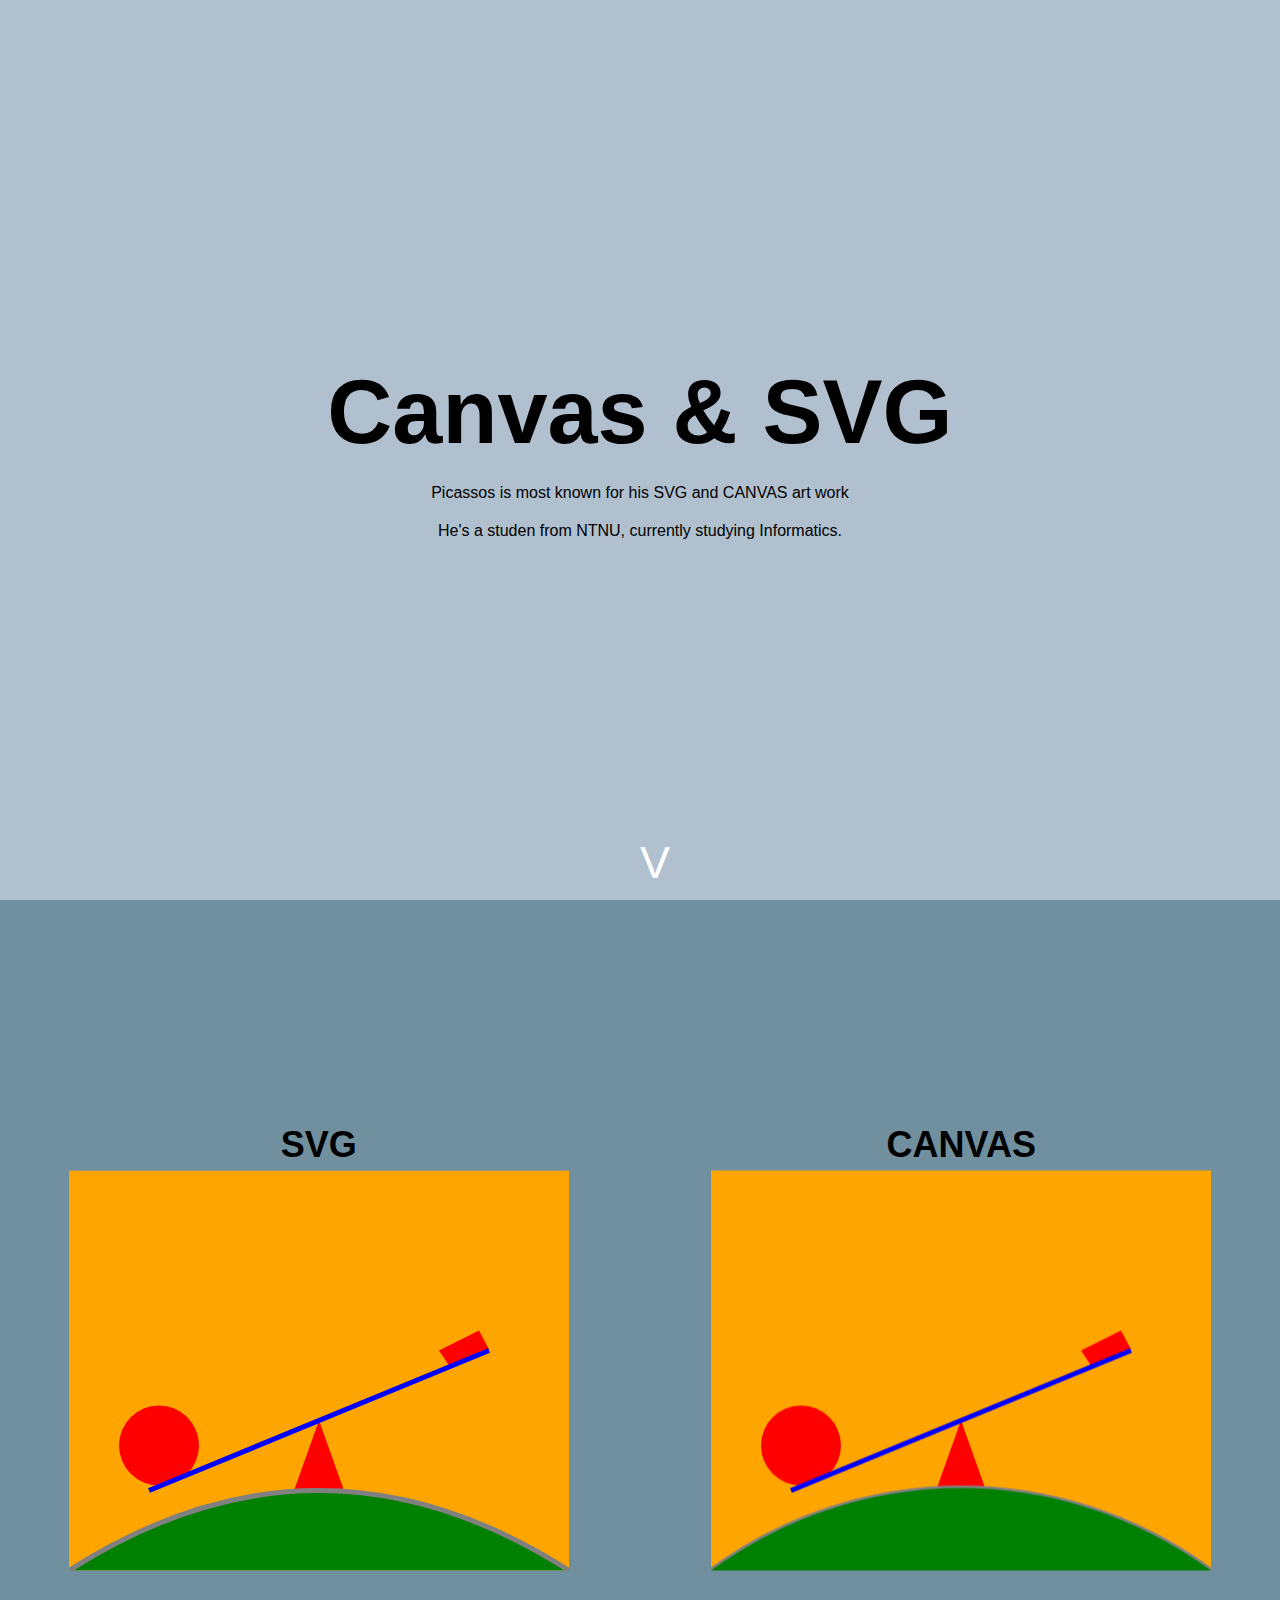
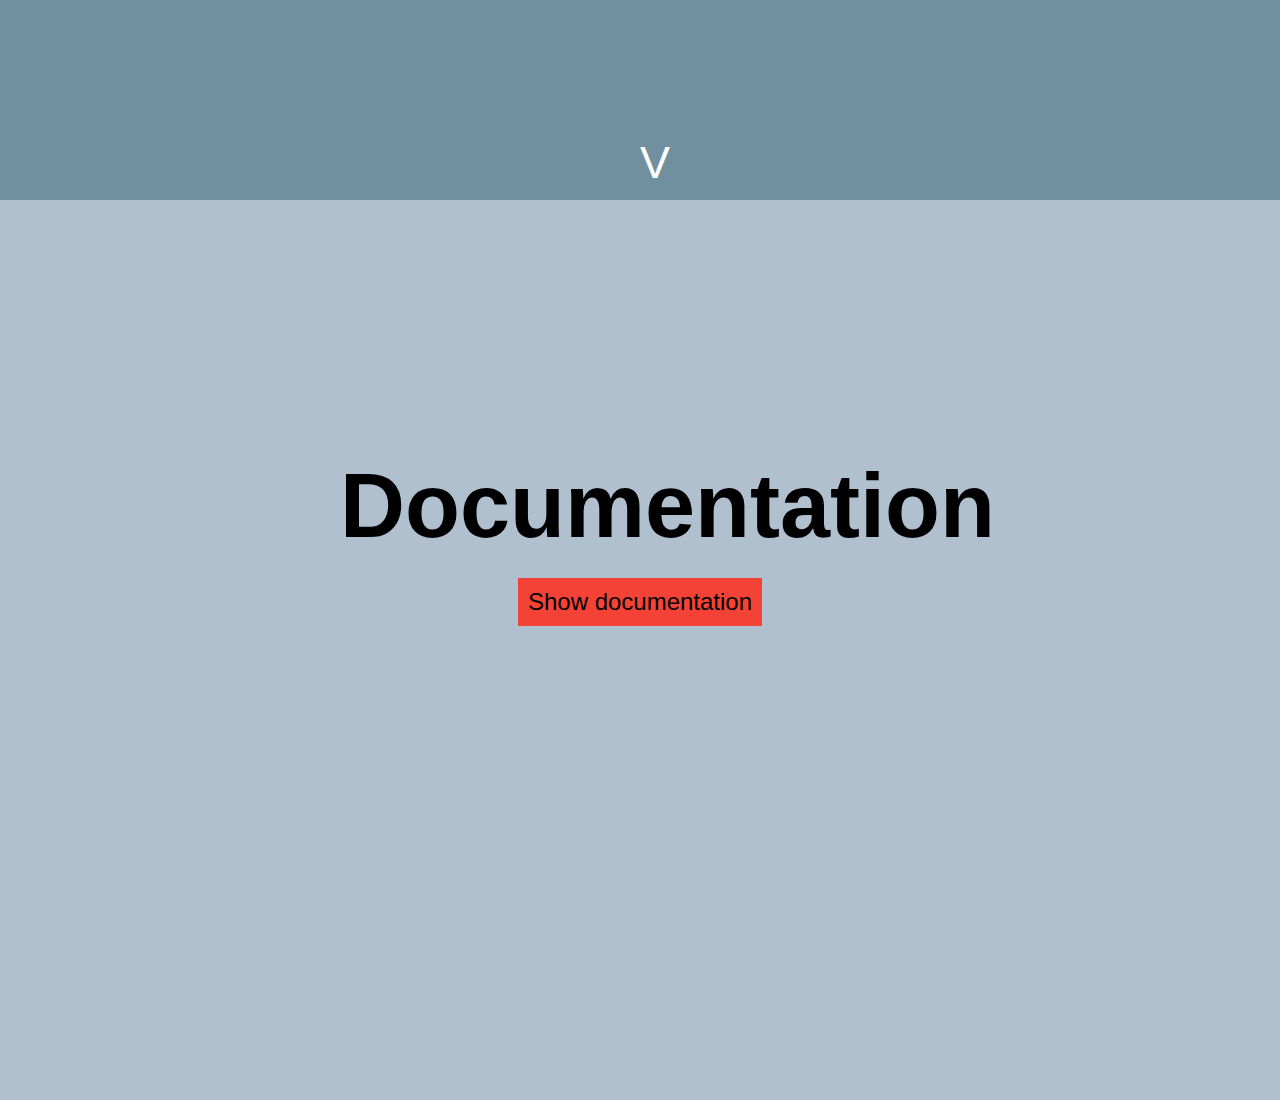
==== Project 1/index.html @ 03f450f0 "rough version" ====
<!DOCTYPE html>
<html>
<head>
    <link rel="stylesheet" type="text/css" href="main.css">
    <!--<script src="https://code.jquery.com/jquery-3.4.1.min.js"></script>-->
    <script src="jquery-3.4.1.min.js"></script>
</head>
<body>
    <header class="head">
        <div class="container">
            <h1>Canvas & SVG </h1>
            <p>Picassos is most known for his SVG and CANVAS art work</p>
            <p>He's a studen from NTNU, currently studying Informatics.</p>
        </div>
        <a class="pointer" href="#art">V</a>
    </header>
    <div class="page1" id="art">
        <div class="grid-container">
            <div class="item1">
                <h2>SVG</h2>
            </div>
            <div class="item2">
                <h2>CANVAS</h2>
            </div>
            <div class="item3">
                <svg class="down" width="500" height="400">
                    <rect width="500" height="400" fill="orange"></rect>
                    <polygon points="225,320 275,320 250,250" fill="red"></polygon>
                    <circle cx="90" cy="275" r="40" fill="red"></circle>
                    <polygon id="cube" points="380,195 420,179 410,160 370,180" fill="red"></polygon>
                    <line x1="80" y1="320" x2="420" y2="180" stroke="blue" stroke-width="5"></line>
                    <path d="M 0 400 q 250 -160 500 0" stroke="gray" stroke-width="5" fill="green"/>
                </svg>
            </div>
            <div class="item4">
                <canvas class="down" id="picasso" width="500" height="400" style="background-color:orange; "></canvas>
            </div>
        </div>
        <a class="pointer" href="#documentation">V</a>
    </div>
    <div class="page2">
        <div class="documentation" id="documentation">
            <h1>Documentation</h1>
            <button>Show documentation</button>
            <p class="docs">
                    Made using jQuery, css, html, js. In order to 
                    make it i have used many hrs and worked hard and long.
                    
                    Made using jQuery, css, html, js. In order to 
                    make it i have used many hrs and worked hard and long.
                    
                    Made using jQuery, css, html, js. In order to 
                    make it i have used many hrs and worked hard and long.
                    
                    Made using jQuery, css, html, js. In order to 
                    make it i have used many hrs and worked hard and long.
                    
                    Made using jQuery, css, html, js. In order to 
                    make it i have used many hrs and worked hard and long.
                    
                    Made using jQuery, css, html, js. In order to 
                    make it i have used many hrs and worked hard and long.
                </p>
        </div>
     
    </div>
    <script src="main.js"></script>
</body>
</html>


<!--jquery-3.4.1.min.js-->
---- Project 1/main.css ----
* { 
    margin: 0; 
    font-family:sans-serif;
    padding: 0;
    scroll-behavior: smooth;
}


.head{
    height: 100vh;
    /*background-color: #ff6f61ff;*/ 
    BACKGROUND-COLOR:#B0C0CF;

    position: relative; 
}



.container{
    margin: 0;
    position: absolute;
    top: 50%;
    left: 50%;
    -ms-transform: translate(-50%, -50%);
    transform: translate(-50%, -50%);
    text-align: center;
    width: 100%;
}

h1 {
    font-size: 10vh;
    padding: 0; 
    margin: 0; 
}

.pointer {
    position:absolute;
    top: 93%;
    left: 50%;
    font-size: 5vh; 
    padding: 0;
    margin: 0;
    text-decoration: none;
    color: white;
    animation-name: bobb;
    animation-duration: 4s;
    animation-iteration-count: infinite;
}



@keyframes bobb{
    0%   {color:orange; top:88%;}
  25%  {color:yellow; top: 93%;}
  50%  {color:blue; top:88%;}
  75%  {color:green; top:93%;}
  100% {color:red; top:88%;}
}
.container > h1, .container > p{
    text-align: auto; 
    padding: 10px;
    margin: 0;  
}

.page1{
    height: 100vh;
    /* background-color: #963cbdff;/ */
    /*background-color: rgb(32, 35, 48);*/
    /*background-color: #632330;*/
    background-color: #7090A0;

   
    position: relative; 

}

.page2{
    height: 100vh;
    /*background-color:#FEAE51FF; */
    background-color: #B0C0CF;
    position: relative; 
}


.item1 { grid-area: title1}
.item2 { grid-area: title2}
.item3 { grid-area: svg}
.item4 { grid-area: canvas}


.grid-container{
    display: grid; 
    grid-template-areas: 'title1  title2 '
    'svg canvas';
    grid-template-rows: auto 1fr; 
    grid-template-columns: fill;
    grid-gap: 5px;
    top: 50%; 
    position: relative; 
    transform: translate(0, -50%);
}

.grid-container > div {  
    font-size: 150%; 
    text-align: center;
}
 
  
/*
.grid-container > div:nth-child(3){
    text-align: right;
}

.grid-container > div:nth-child(4){
    text-align: left; 
}
*/
.docs {
    display: none;
}

button {
    background-color: #f44336;
    padding: 10px; 
    font-size: 150%;
    border: none; 
}

button:focus{
    border: 1px solid #963cbdff;
}



.documentation{
    position: relative; 
    text-align: center;
    top: 25%; 
    left: 50%; 
    transform: translate(-50%, 0);
    padding: 10px; 
    width: 50%;
}

.documentation > h1 {padding: 20px; }

.documentation > p {
    padding: 20px;
    line-height: 150%; 
    font-size: 120%;
    position: relative; 
}
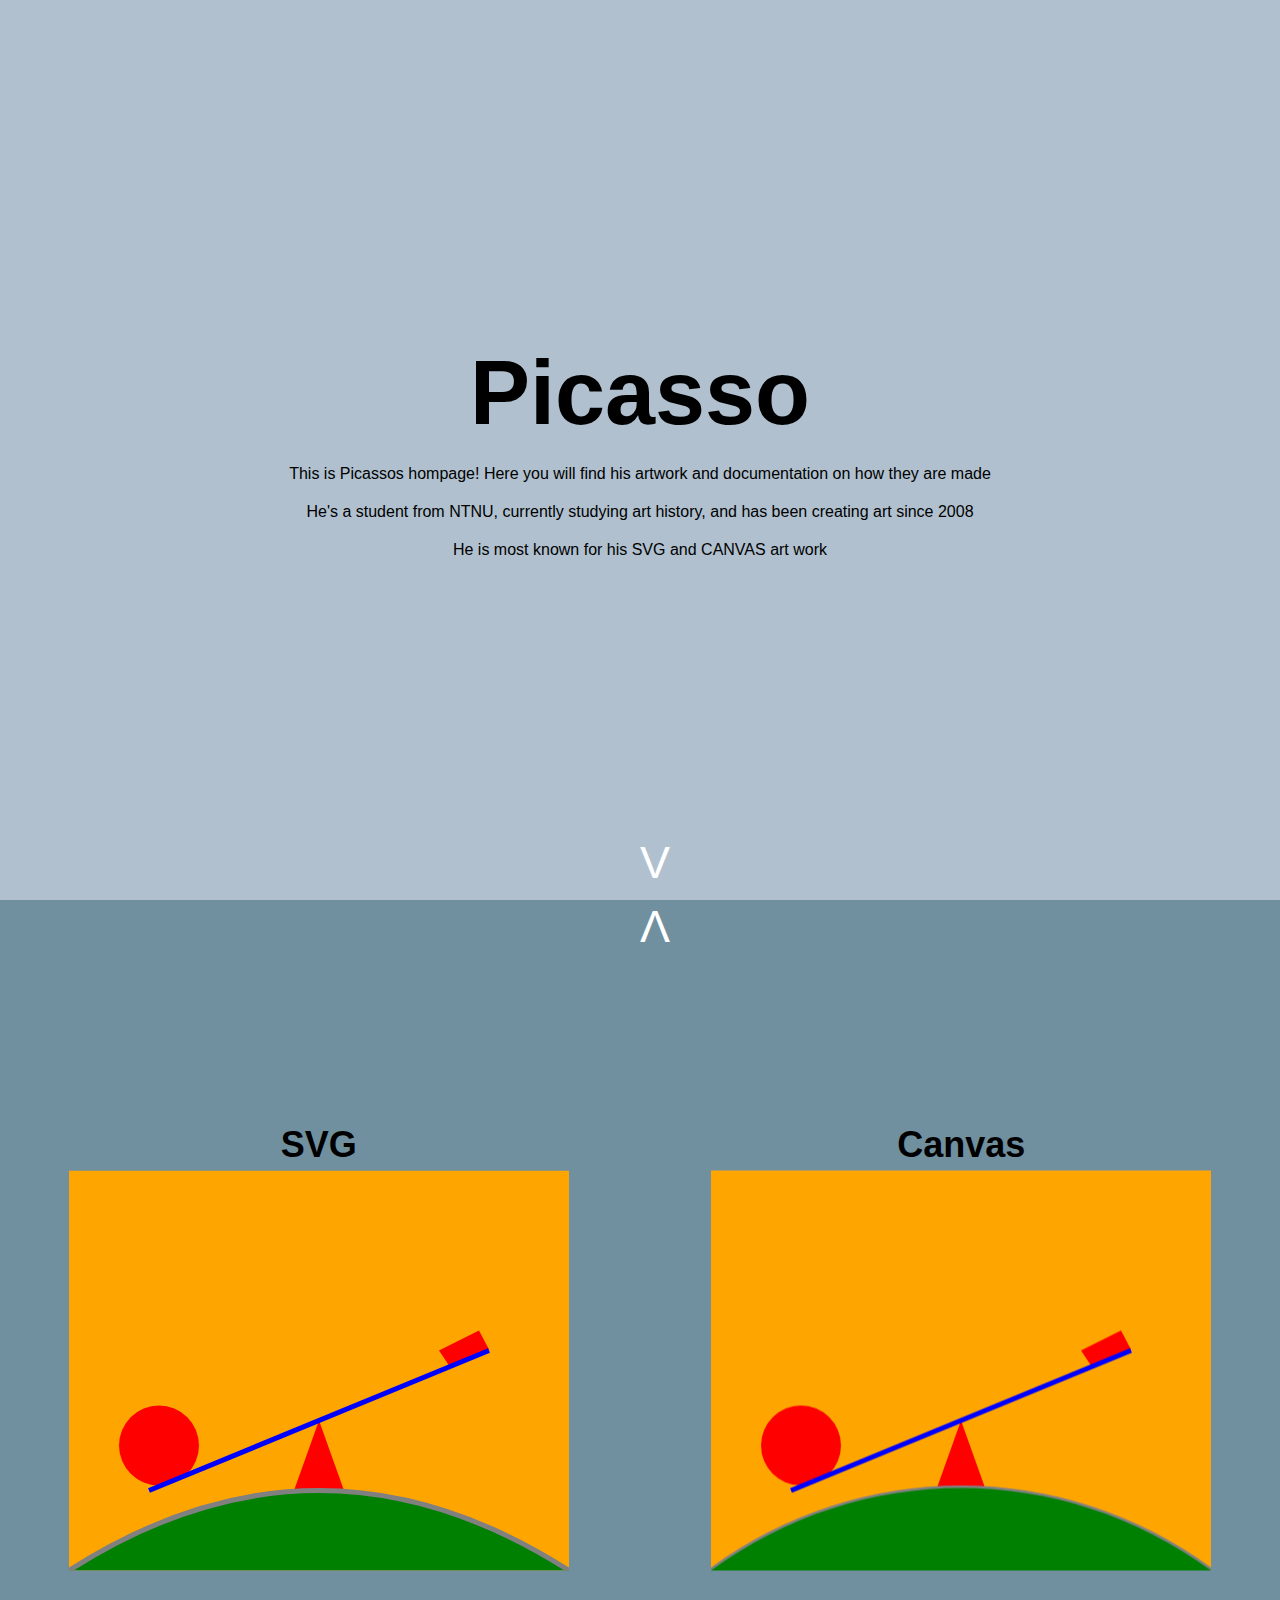
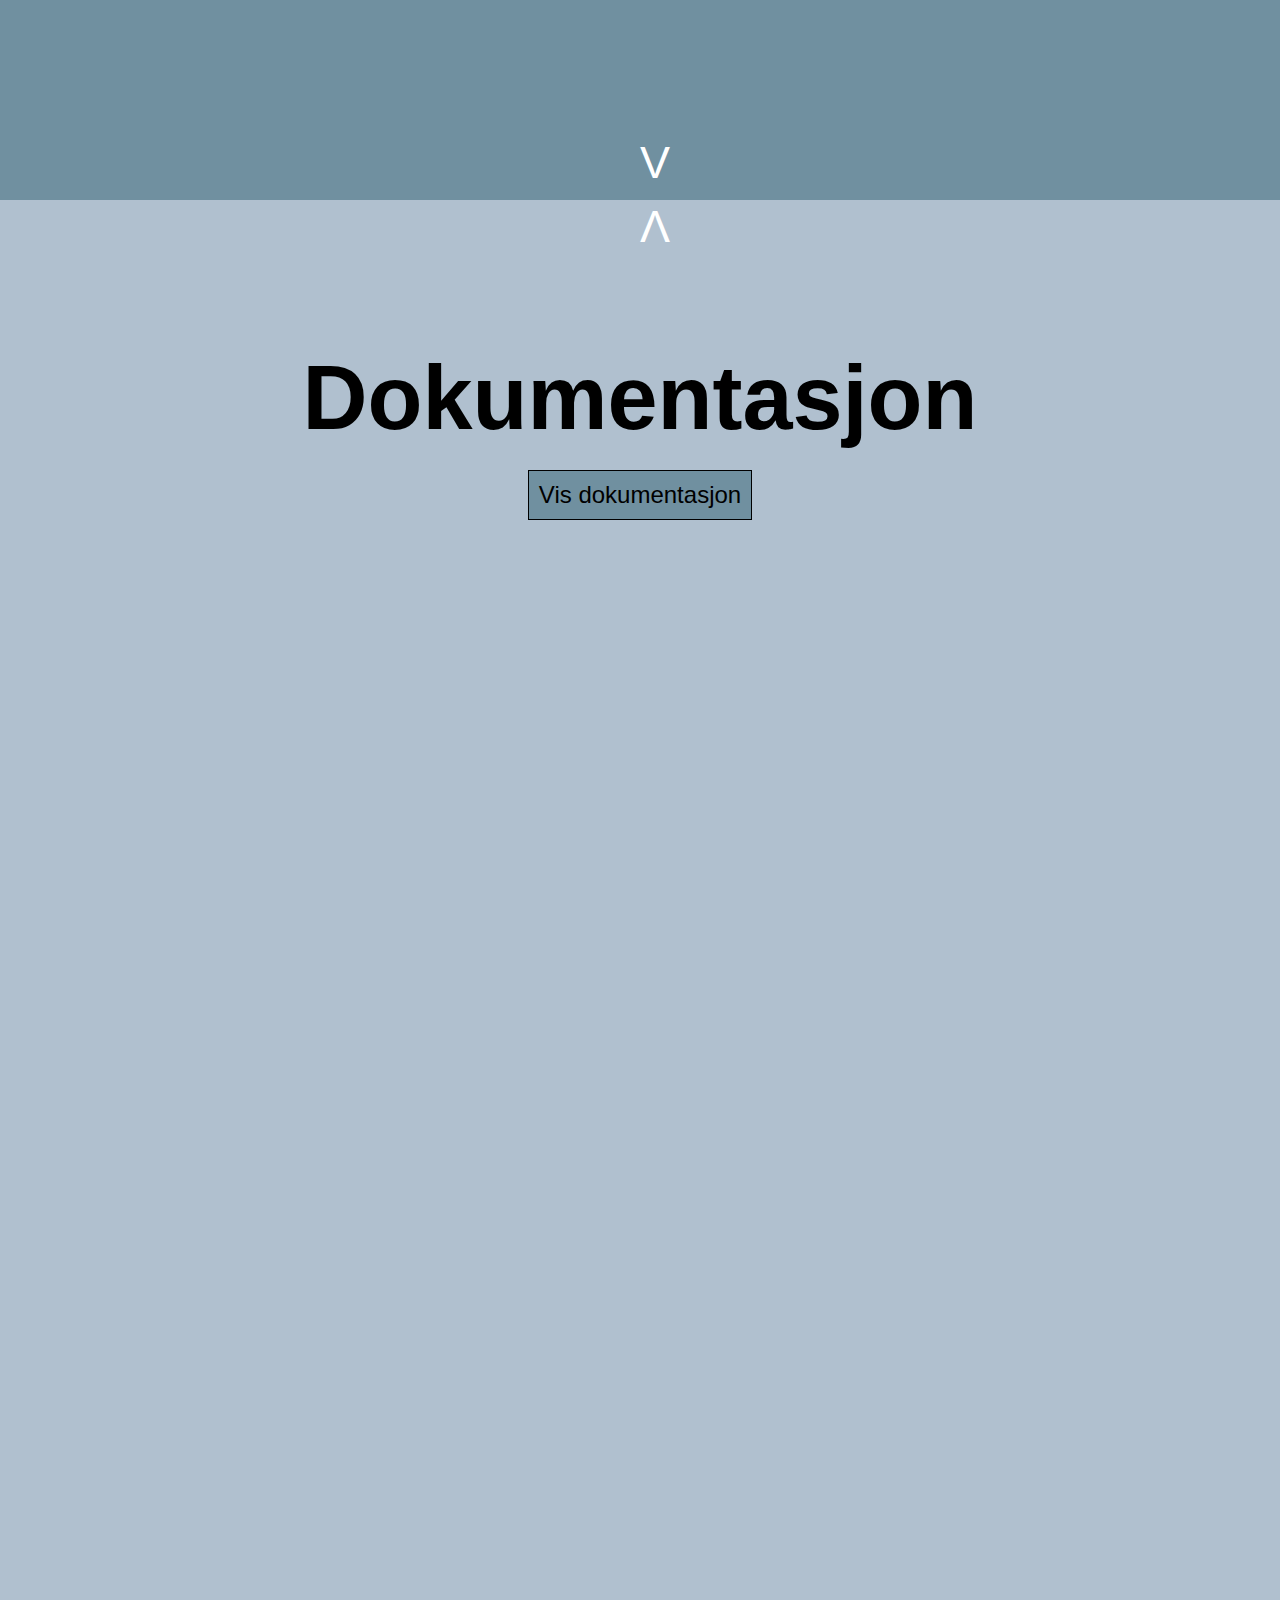
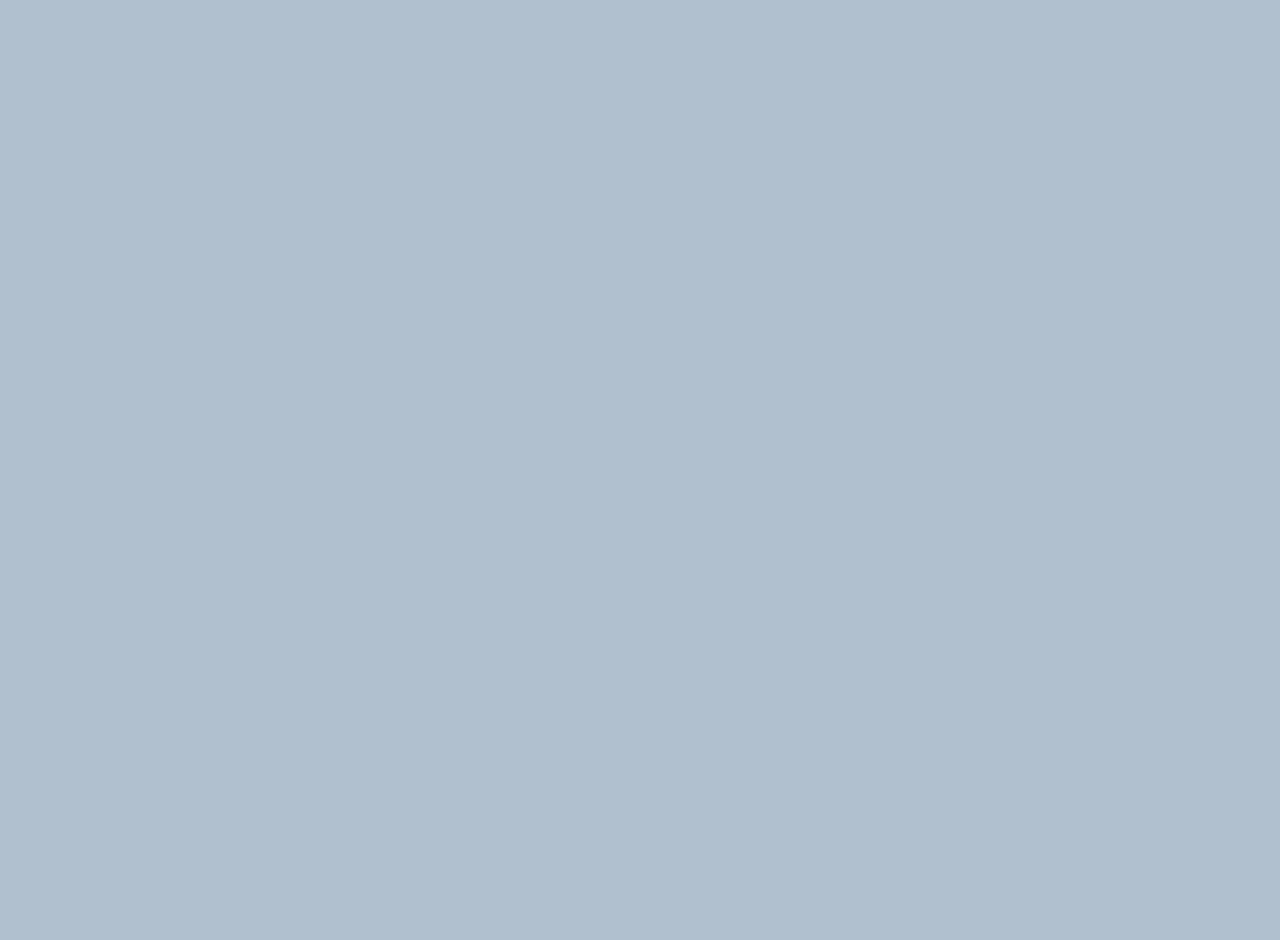
==== commit d6bda3fd: "layout and graphical changes" ====
--- a/Project 1/index.html
+++ b/Project 1/index.html
@@ -1,71 +1,111 @@
 <!DOCTYPE html>
 <html>
+
 <head>
     <link rel="stylesheet" type="text/css" href="main.css">
-    <!--<script src="https://code.jquery.com/jquery-3.4.1.min.js"></script>-->
-    <script src="jquery-3.4.1.min.js"></script>
+    <script src="https://code.jquery.com/jquery-3.4.1.min.js"></script>
+    <!--<script src="jquery-3.4.1.min.js"></script>-->
 </head>
+
 <body>
-    <header class="head">
+    <header class="page0" id="intro">
         <div class="container">
-            <h1>Canvas & SVG </h1>
-            <p>Picassos is most known for his SVG and CANVAS art work</p>
-            <p>He's a studen from NTNU, currently studying Informatics.</p>
+            <h1>Picasso</h1>
+            <p>This is Picassos hompage! Here you will find his artwork and documentation on how they are made</p>
+            <p>He's a student from NTNU, currently studying art history, and has been creating art since 2008</p>
+            <p>He is most known for his SVG and CANVAS art work</p>
         </div>
-        <a class="pointer" href="#art">V</a>
+        <a class="pointer south" href="#art">V</a>
     </header>
     <div class="page1" id="art">
-        <div class="grid-container">
-            <div class="item1">
+        <a class="pointer north" href="#intro">V</a>
+        <div class="grid">
+            <div class="element0">
                 <h2>SVG</h2>
             </div>
-            <div class="item2">
-                <h2>CANVAS</h2>
+            <div class="element1">
+                <h2>Canvas</h2>
             </div>
-            <div class="item3">
+            <div class="element2">
                 <svg class="down" width="500" height="400">
                     <rect width="500" height="400" fill="orange"></rect>
                     <polygon points="225,320 275,320 250,250" fill="red"></polygon>
                     <circle cx="90" cy="275" r="40" fill="red"></circle>
                     <polygon id="cube" points="380,195 420,179 410,160 370,180" fill="red"></polygon>
                     <line x1="80" y1="320" x2="420" y2="180" stroke="blue" stroke-width="5"></line>
-                    <path d="M 0 400 q 250 -160 500 0" stroke="gray" stroke-width="5" fill="green"/>
+                    <path d="M 0 400 q 250 -160 500 0" stroke="gray" stroke-width="5" fill="green" />
                 </svg>
             </div>
-            <div class="item4">
+            <div class="element3">
                 <canvas class="down" id="picasso" width="500" height="400" style="background-color:orange; "></canvas>
             </div>
         </div>
-        <a class="pointer" href="#documentation">V</a>
+        <a class="pointer south" href="#documentation">V</a>
     </div>
-    <div class="page2">
-        <div class="documentation" id="documentation">
-            <h1>Documentation</h1>
-            <button>Show documentation</button>
-            <p class="docs">
-                    Made using jQuery, css, html, js. In order to 
-                    make it i have used many hrs and worked hard and long.
-                    
-                    Made using jQuery, css, html, js. In order to 
-                    make it i have used many hrs and worked hard and long.
-                    
-                    Made using jQuery, css, html, js. In order to 
-                    make it i have used many hrs and worked hard and long.
-                    
-                    Made using jQuery, css, html, js. In order to 
-                    make it i have used many hrs and worked hard and long.
-                    
-                    Made using jQuery, css, html, js. In order to 
-                    make it i have used many hrs and worked hard and long.
-                    
-                    Made using jQuery, css, html, js. In order to 
-                    make it i have used many hrs and worked hard and long.
+    <div class="page2" id="documentation">
+        <a class="pointer north" href="#intro">V</a>
+
+        <div class="documentation">
+            <h1>Dokumentasjon</h1>
+            <button>Vis dokumentasjon</button>
+            <div class="docs">
+                <h3>CSS-Grid/Flexbox</h3>
+                <p>
+                    Nettsiden bruker kun CSS-grid, og ikke flexbox. Css-grid støtter layout av sideelementer i rutenett,
+                    i motsetning til flexbox som kun støtter layout i enten rader eller kolonner. Derfor passet CSS-grid
+                    bedre for å plassere canvas- og SVG-elementene ved siden av hverandre, med tilhørende overskrifter,
+                    på en ryddig måte.
                 </p>
+                <h3>Canvas/SVG</h3>
+                <p>
+                    HTML Canvas og SVG blir brukt til å tegne kunstverkene, som skal etterligne en humpedisse. For å
+                    tegne i Canvas, brukes det tilhørende Javascript APIet. Elementene i SVG-grafikken er tegnet ved å
+                    hardkode alle punkter i HTMLfila, uten bruk av noen API. Ved klikk på SVG-elementet, vil fargen til
+                    elementet som ble klikket på endres til en tilfeldig farge, og humpedissen vil tippe til motsatt
+                    side samtidig som figurene på humpedissen bytter plass. Dette gjøres ved hjelp av jquery som endrer
+                    på attributtene til SVG-elementene. I canvas er det ikke like enkelt å finne ut av hvor på elementet
+                    noen har klikket, og derfor endres kun bakgrunnsfargen uansett hvor det klikkes, samtidig som
+                    humpedissen tipper til motsatt side. I tillegg må hele canvas-elementet tegnes på nytt for å endre
+                    på grafikken, mens SVG-elementene kan endres hver for seg uten å måtte tegne alt på nytt, som gjorde
+                    det mulig å endre attributter på spesifikke elementer, som for eksempel «rect», «polygon» eller
+                    «circle».
+                </p>
+                <h3>Jquery</h3>
+                <p>
+                    Jquery brukes til å gjøre kunstverkene interaktiv. Jquery venter på et museklikk på enten SVG eller
+                    canvas-elementet, og ut ifra hvor på elementet klikket kom fra, vil grafikken endres. Dette gjøres
+                    ved å ha separate funksjoner for Canvas-elementet og for SVG-elementet. Når noen trykker på et av
+                    kunstverkene, trekkes en tilfeldig farge fra en liste med strenger av fargenavn. Deretter, for
+                    SVG-grafikken, oppdateres elementet med den fargen som ble trukket. Hvis Canvas-elementet ble
+                    klikket på, må hele kunstverket tegnes på nytt, og må derfor kalle på funksjoner som tegner hvert
+                    element, men med nye koordinater som funksjonsargumenter. Samtidig settes en ny
+                    bakgrunnsfarge i CSS for elementet. I tillegg brukes biblioteket også til å vise og skjule
+                    dokumentasjonen. Dette gjøres ved å bruke jquerys funksjoner hide() og show(), som endrer på CSS
+                    attributtene til «docs» klassen fra «display:none» til «display:block» eller omvendt. Scriptet vet
+                    om dokumentasjonen skal skjules eller vises, ved å lese teksten på knappen. Hvis teksten begynner
+                    med «skjul», skal dokumentasjonen skjules og teksten på knappen endres til «vis dokumentasjon».
+                </p>
+                <h3>Cross-browser testing</h3>
+                <p>
+                    Cross-browser kompatibilitet har blitt testet kontinuerlig under utviklingen. Dette ble utført ved å
+                    åpne nettsiden i to ulike nettlesere, chrome og firefox, og sørge for at alle funksjoner fungerer på
+                    begge nettleserne, og at designet er likt. Samtidig har det blitt tatt hensyn til å kun bruke CSS
+                    «properties» som støttes av både chrome og firefox.
+                </p>
+                <h3>Informasjonskilder</h3>
+                <a href="https://stackoverflow.com">Stackoverflow</a>
+                <a href="https://www.w3schools.com">W3schools</a>
+                <a href="https://developer.mozilla.org/">MDN webdocs</a>
+                <a href="https://api.jquery.com/">jQuery dokumentasjon</a>
+                <a href="https://css-tricks.com">Css-tricks</href>
+                    <a href="https://www.youtube.com">Youtube</a>
+            </div>
         </div>
-     
+
     </div>
     <script src="main.js"></script>
 </body>
+
 </html>
 
 
--- a/Project 1/main.css
+++ b/Project 1/main.css
@@ -6,14 +6,11 @@
 }
 
 
-.head{
+.page0{
     height: 100vh;
-    /*background-color: #ff6f61ff;*/ 
-    BACKGROUND-COLOR:#B0C0CF;
-
+   background-color: #B0C0CF;
     position: relative; 
 }
-
 
 
 .container{
@@ -27,35 +24,53 @@
     width: 100%;
 }
 
+
 h1 {
     font-size: 10vh;
-    padding: 0; 
-    margin: 0; 
 }
+
 
 .pointer {
     position:absolute;
-    top: 93%;
-    left: 50%;
     font-size: 5vh; 
-    padding: 0;
-    margin: 0;
     text-decoration: none;
     color: white;
-    animation-name: bobb;
+    left: 50%;
     animation-duration: 4s;
     animation-iteration-count: infinite;
 }
 
 
+.north{
+    display: inline-block;
+    transform: rotate(180deg);
+    animation-name: bobbNorth;
+}
 
-@keyframes bobb{
-    0%   {color:orange; top:88%;}
+
+.south{
+    top: 93%;  
+    animation-name: bobbSouth;
+}
+
+
+@keyframes bobbSouth{
+    0%   {color:orange; top:90%;}
   25%  {color:yellow; top: 93%;}
-  50%  {color:blue; top:88%;}
+  50%  {color:blue; top:90%;}
   75%  {color:green; top:93%;}
-  100% {color:red; top:88%;}
+  100% {color:red; top:90%;}
 }
+
+@keyframes bobbNorth{
+    0%   {color:orange; top: 3%;}
+  25%  {color:yellow; top: 1%;}
+  50%  {color:blue; top: 3%;}
+  75%  {color:green; top: 1%;}
+  100% {color:red; top: 3%;}
+}
+
+
 .container > h1, .container > p{
     text-align: auto; 
     padding: 10px;
@@ -64,31 +79,25 @@
 
 .page1{
     height: 100vh;
-    /* background-color: #963cbdff;/ */
-    /*background-color: rgb(32, 35, 48);*/
-    /*background-color: #632330;*/
     background-color: #7090A0;
-
-   
     position: relative; 
-
 }
 
 .page2{
-    height: 100vh;
-    /*background-color:#FEAE51FF; */
+    height: 260vh; 
     background-color: #B0C0CF;
     position: relative; 
+    width: 100%; 
 }
 
 
-.item1 { grid-area: title1}
-.item2 { grid-area: title2}
-.item3 { grid-area: svg}
-.item4 { grid-area: canvas}
+.element0 { grid-area: title1}
+.element1 { grid-area: title2}
+.element2 { grid-area: svg}
+.element3 { grid-area: canvas}
 
 
-.grid-container{
+.grid{
     display: grid; 
     grid-template-areas: 'title1  title2 '
     'svg canvas';
@@ -100,54 +109,51 @@
     transform: translate(0, -50%);
 }
 
-.grid-container > div {  
+.grid > div {  
     font-size: 150%; 
     text-align: center;
 }
  
-  
-/*
-.grid-container > div:nth-child(3){
-    text-align: right;
-}
-
-.grid-container > div:nth-child(4){
-    text-align: left; 
-}
-*/
 .docs {
     display: none;
+    margin-top: 30px;
 }
 
 button {
-    background-color: #f44336;
+    background-color: #7090A0;
     padding: 10px; 
     font-size: 150%;
-    border: none; 
+    border: 1px solid black; 
 }
 
 button:focus{
     border: 1px solid #963cbdff;
 }
 
-
-
 .documentation{
     position: relative; 
     text-align: center;
-    top: 25%; 
+    top: 5%; 
     left: 50%; 
     transform: translate(-50%, 0);
     padding: 10px; 
-    width: 50%;
 }
 
 .documentation > h1 {padding: 20px; }
 
-.documentation > p {
-    padding: 20px;
+.docs > p, .docs > h3, .docs > a{
     line-height: 150%; 
-    font-size: 120%;
-    position: relative; 
+    font-size: 120%; 
+    position: relative;
+    text-align: left;
+    left: 50%;
+    transform: translate(-50%, 0);
+    width: 40%;
+    display:block;
 }
 
+.docs > h3{
+    font-size: 150%;
+    margin-top: 20px;
+}
+
